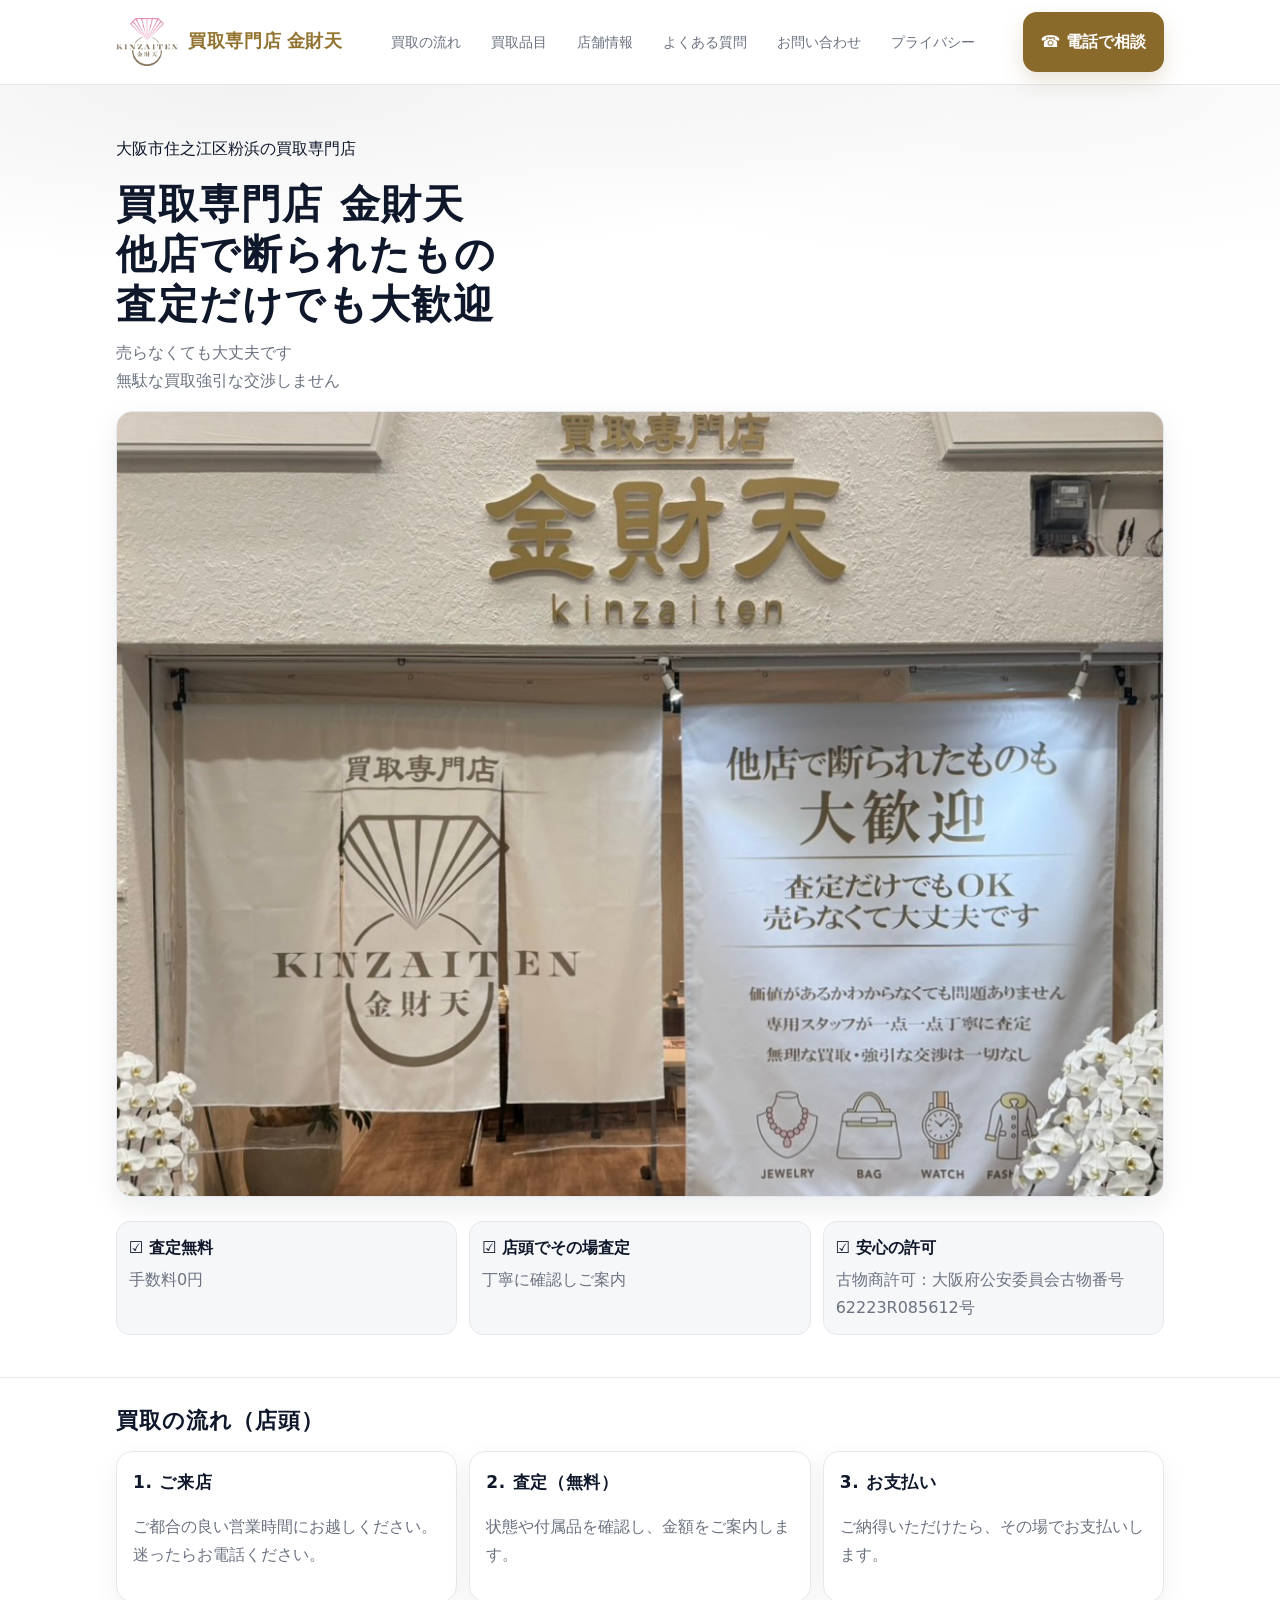
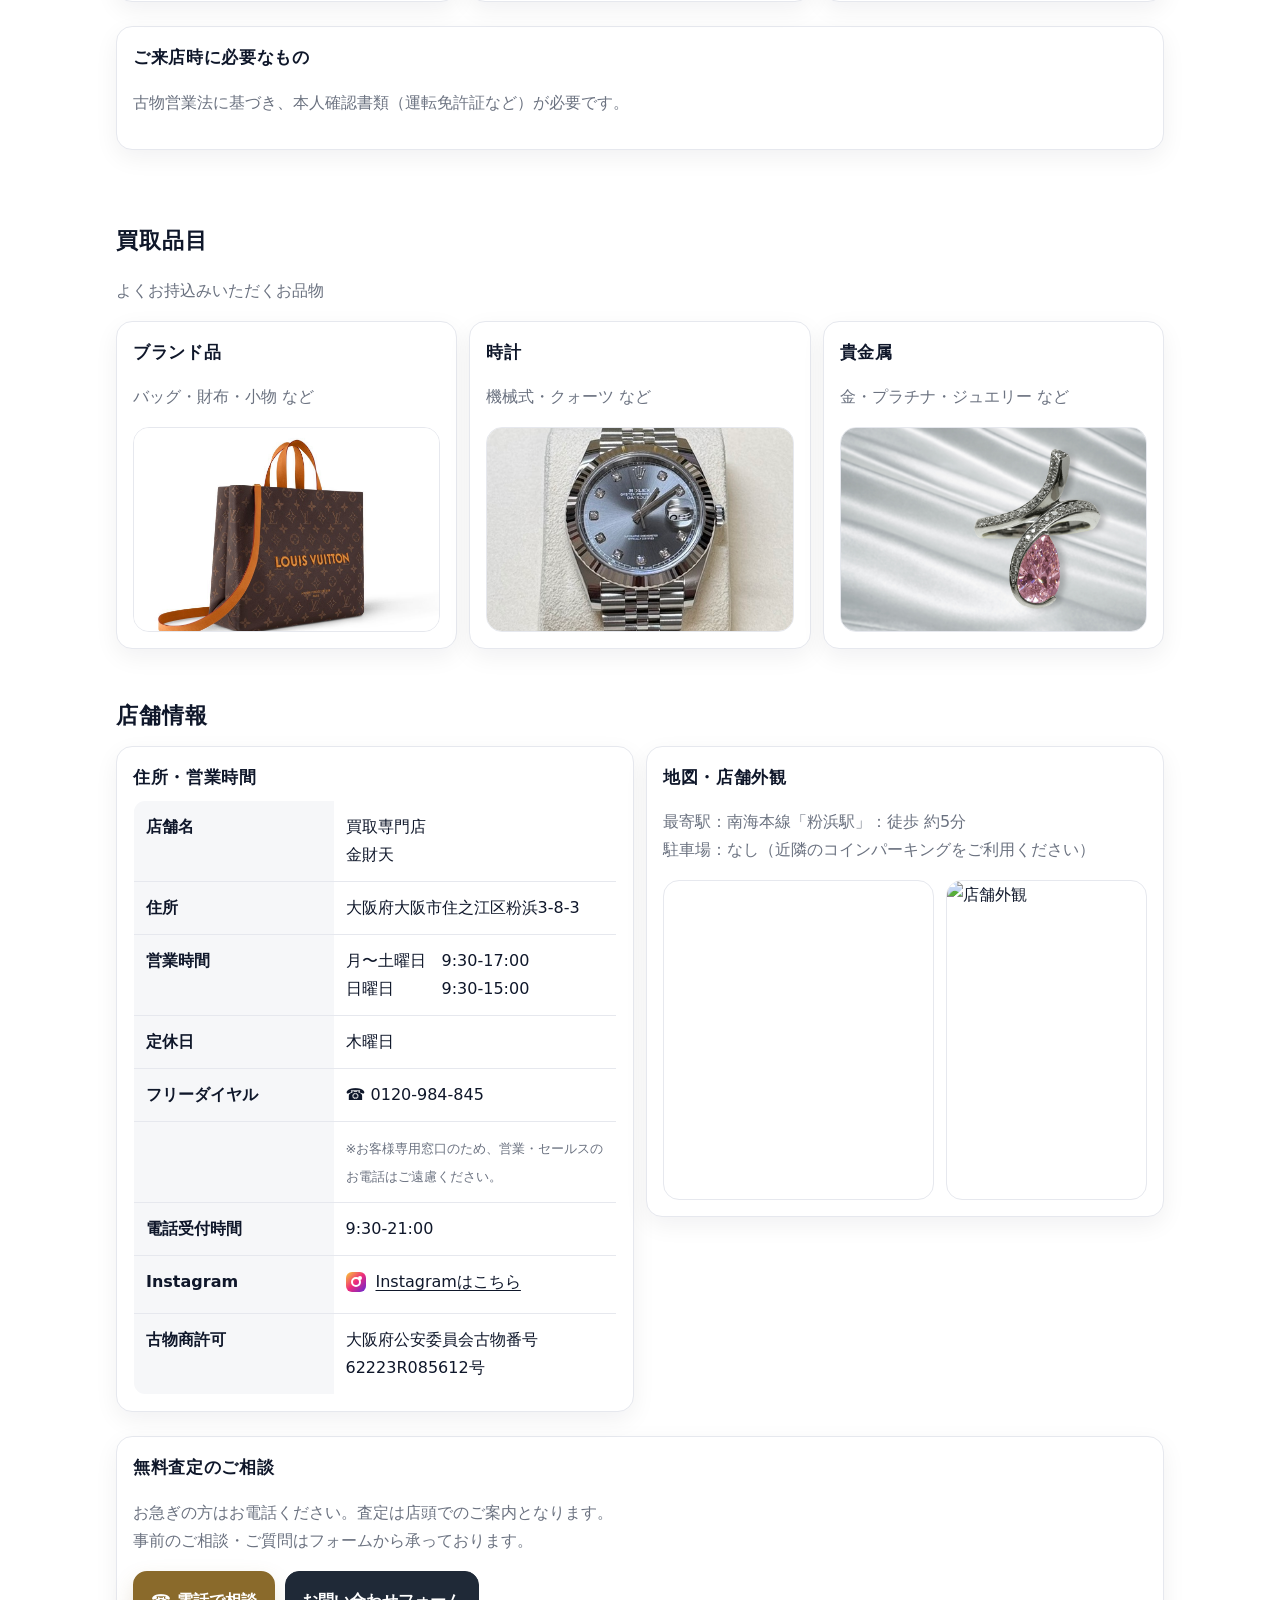
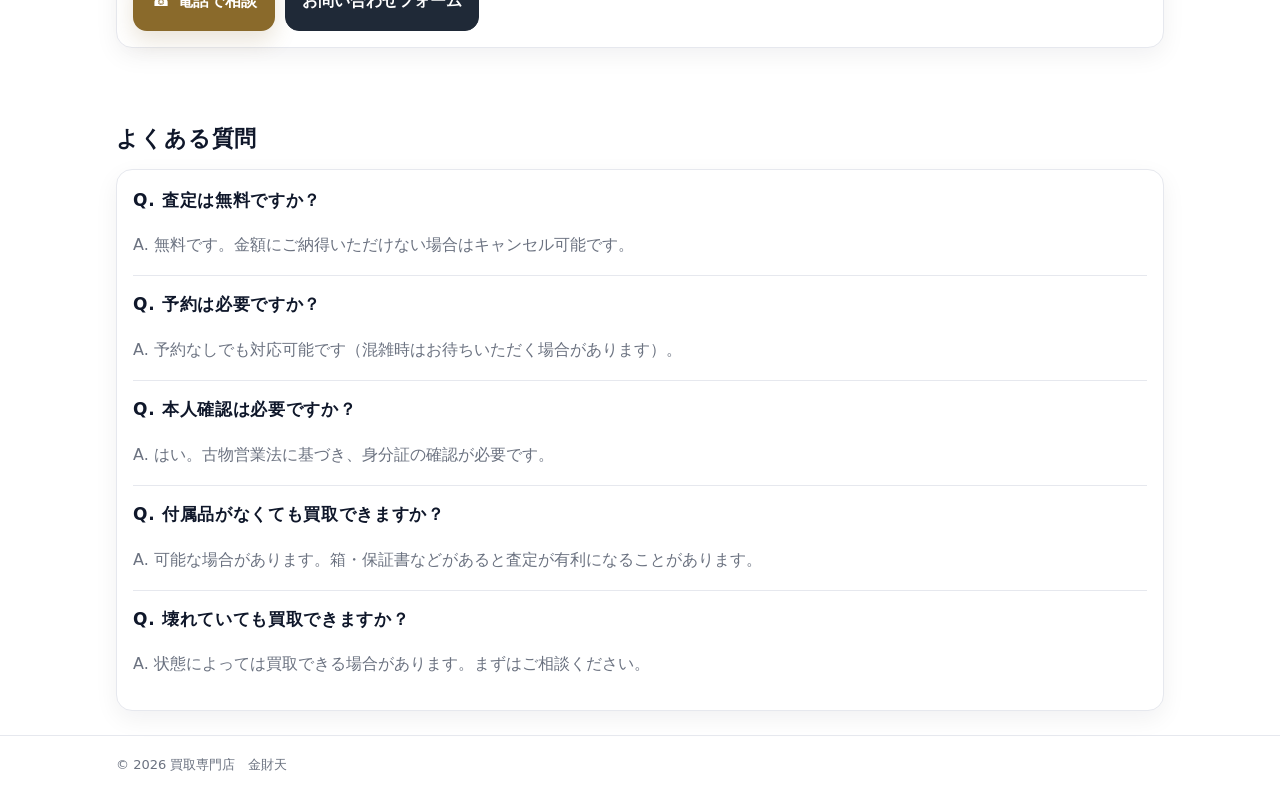
==== index.html @ b7b1f1d1 "Update index.html" ====
<!doctype html>
<html lang="ja">
<head>
  <!-- Google tag (gtag.js) -->
  <script async src="https://www.googletagmanager.com/gtag/js?id=G-H95ZHPEGZB"></script>
  <script>
    window.dataLayer = window.dataLayer || [];
    function gtag(){dataLayer.push(arguments);}
    gtag('js', new Date());

    gtag('config', 'G-H95ZHPEGZB');
  </script>
  <meta charset="utf-8" />
  <meta name="viewport" content="width=device-width,initial-scale=1" />
  <title>大阪市住之江区粉浜の買取専門店 金財天｜金・ブランド・貴金属の無料査定</title>
  <meta name="description" content="大阪市住之江区粉浜の買取専門店 金財天。金・ブランド品・貴金属を無料査定。他店で断られたものも査定だけでも大歓迎。店頭で丁寧にご案内いたします。"/>

  <link rel="canonical" href="https://kinzaiten.github.io/kinzaiten-site/">
  <meta property="og:site_name" content="買取専門店 金財天">
  <meta property="og:title" content="買取専門店 金財天｜金・ブランド・貴金属の無料査定">
  <meta property="og:type" content="website">
  <meta property="og:url" content="https://kinzaiten.github.io/kinzaiten-site/">

  <link rel="stylesheet" href="./css/style.css" />
  
  <script type="application/ld+json">
    {
 "@context": "https://schema.org",
 "@type": "Store",
 "name": "買取専門店 金財天",,
 "alternateName": "買取専門店 金財天",
 "url": "https://kinzaiten.github.io/kinzaiten-site/",
 "image": "https://kinzaiten.github.io/kinzaiten-site/img/hero.jpg",
 "address": {
   "@type": "PostalAddress",
   "addressLocality": "大阪市住之江区",
   "streetAddress": "粉浜3-8-3",
   "addressCountry": "JP"
 },
 "areaServed": "JP"
}
  </script>
</head>
<body>
  <header>
    <div class="container">
      <div class="nav">
        <a class="brand" href="./index.html#top">
          <img class="logowide" src="./img/logo.png" alt="買取専門店　金財天" width="379" height="88">
          <span class="sitename">
            <span class="shoptype">買取専門店</span>
            <span class="shopname">金財天</span>
          </span>
        </a>

        <nav class="navlinks" aria-label="サイトメニュー">
          <a href="./index.html#flow">買取の流れ</a>
          <a href="./index.html#items">買取品目</a>
          <a href="./index.html#store">店舗情報</a>
          <a href="./index.html#faq">よくある質問</a>
          <a href="./contact.html">お問い合わせ</a>
          <a href="./privacy.html">プライバシー</a>
        </nav>

        <a id="telbtn" class="btn success"></a>
      </div>
    </div>
  </header>
    <div class="mobile-quicklinks">
      <a href="./contact.html">お問い合わせ</a>
      <a href="./privacy.html">プライバシー</a>
    </div>

  <main id="top">
    <!-- HERO -->
    <div class="hero">
      <div class="container">
        <p class="area">大阪市住之江区粉浜の買取専門店</p>
        <h1>買取専門店 金財天<br>
            他店で断られたもの<br>
            査定だけでも大歓迎
        </h1>

        <p class="lead">
            売らなくても大丈夫です<br>
            無駄な買取強引な交渉しません
        </p>

        <div class="hero-media">
         <img src="./img/hero.jpg" alt="大阪市住之江区粉浜の買取専門店 金財天" loading="lazy" width="1200" height="675">
        </div>

        <div class="section">
          <div class="grid3">
            <div class="pill"><strong>☑︎ 査定無料</strong><div class="muted">手数料0円</div></div>
            <div class="pill"><strong>☑︎ 店頭でその場査定</strong><div class="muted">丁寧に確認しご案内</div></div>
            <div class="pill"><strong>☑︎ 安心の許可</strong><div class="muted">古物商許可：大阪府公安委員会古物番号　62223R085612号</div></div>
          </div>
        </div>
      </div>
    </div>

    <!-- FLOW -->
    <section class="section" id="flow">
      <div class="container">
        <h2>買取の流れ（店頭）</h2>
        <div class="grid3">
          <div class="card">
            <h3>1. ご来店</h3>
            <p class="muted">ご都合の良い営業時間にお越しください。迷ったらお電話ください。</p>
          </div>
          <div class="card">
            <h3>2. 査定（無料）</h3>
            <p class="muted">状態や付属品を確認し、金額をご案内します。</p>
          </div>
          <div class="card">
            <h3>3. お支払い</h3>
            <p class="muted">ご納得いただけたら、その場でお支払いします。</p>
          </div>
        </div>

        <div class="section">
          <div class="card">
            <h3>ご来店時に必要なもの</h3>
            <p class="muted">古物営業法に基づき、本人確認書類（運転免許証など）が必要です。</p>
          </div>
        </div>
      </div>
    </section>

    <!-- ITEMS -->
    <section class="section" id="items">
      <div class="container">
        <h2>買取品目</h2>
        <p class="muted">よくお持込みいただくお品物</p>

        <div class="grid3">
          <div class="card">
            <h3>ブランド品</h3>
            <p class="muted">バッグ・財布・小物 など</p>
            <div class="thumb">
              <img src="./img/items3.jpg" alt="ブランドバッグのイメージ" loading="lazy" width="1200" height="800">
            </div>
          </div>

          <div class="card">
            <h3>時計</h3>
            <p class="muted">機械式・クォーツ など</p>
            <div class="thumb">
              <img src="./img/items.jpg" alt="時計のイメージ" loading="lazy" width="1200" height="800">
            </div>
          </div>

          <div class="card">
            <h3>貴金属</h3>
            <p class="muted">金・プラチナ・ジュエリー など</p>
            <div class="thumb">
              <img src="./img/items2.jpg" alt="貴金属のイメージ" loading="lazy" width="1200" height="800">
            </div>
          </div>
        </div>
      </div>
    </section>

    <!-- STORE -->
    <section class="section" id="store">
      <div class="container">
        <h2>店舗情報</h2>

        <div class="grid2">
          <!-- 店舗情報 -->
          <div class="card">
            <h3>住所・営業時間</h3>
            <table class="table" aria-label="店舗情報">
              <tr><th>店舗名</th><td>買取専門店<br>金財天</td></tr>
              <tr><th>住所</th><td>大阪府大阪市住之江区粉浜3-8-3</td></tr>
              <tr><th>営業時間</th><td>
                月〜土曜日　9:30-17:00<br>
                日曜日　　　9:30-15:00
              </td></tr>
              <tr><th>定休日</th><td>木曜日</td></tr>
              <tr>
                <th>フリーダイヤル</th>
                <td id="tel-pc"></td>
              </tr>

              <tr>
                <th></th>
                <td>
                  <span class="muted" style="font-size:13px;">
                    ※お客様専用窓口のため、営業・セールスのお電話はご遠慮ください。
                  </span>
                </td>
              </tr>
              
              <tr>
                <th>電話受付時間</th>
                  <td>
                    9:30-21:00<br>
                  </td>
              </tr>
              <tr><th>Instagram</th><td>
                <a class="insta-inline" href="https://www.instagram.com/kinzaiten0305" target="_blank" rel="noopener noreferrer">
                <span class="insta-dot"></span>
                <span class="insta-text">Instagramはこちら</span>
                </a>
              </td>
              </tr>
              <tr><th>古物商許可</th><td>大阪府公安委員会古物番号　62223R085612号</td></tr>
            </table>
          </div>

          <!-- 地図＋外観 -->
          <div class="card">
            <h3>地図・店舗外観</h3>
            <p class="muted">最寄駅：南海本線「粉浜駅」：徒歩 約5分<br>
              駐車場：なし（近隣のコインパーキングをご利用ください）
            </p>

            <div class="mapgrid">
              <div class="mapbox">
                <iframe
                  title="金財天の場所（Googleマップ）"
                  src="https://www.google.com/maps/embed?pb=!1m18!1m12!1m3!1d3283.540900613716!2d135.48904645053602!3d34.615768987996894!2m3!1f0!2f0!3f0!3m2!1i1024!2i768!4f13.1!3m3!1m2!1s0x6000dda8eb8e730b%3A0xe0fc2e6d7d4279b8!2z44CSNTU5LTAwMDEg5aSn6Ziq5bqc5aSn6Ziq5biC5L2P5LmL5rGf5Yy657KJ5rWc77yT5LiB55uu77yY4oiS77yT!5e0!3m2!1sja!2sjp!4v1772723970744!5m2!1sja!2sjp"
                  width="600" height="450"
                  style="border:0;"
                  allowfullscreen=""
                  loading="lazy"
                  referrerpolicy="no-referrer-when-downgrade"></iframe>
              </div>

              <div class="photobox">
                <img src="./img/store.jpg" alt="店舗外観" loading="lazy" width="1200" height="675">
              </div>
            </div>
          </div>
        </div>

        <div class="section">
          <div class="card">
            <h3>無料査定のご相談</h3>
            <p class="muted">お急ぎの方はお電話ください。査定は店頭でのご案内となります。<br>
              事前のご相談・ご質問はフォームから承っております。</p>
            <div class="kv-actions">
              <a id="telbtn2" class="btn success"></a>
              <a class="btn primary" href="./contact.html">お問い合わせフォーム</a>
            </div>
          </div>
        </div>
      </div>
    </section>

    <!-- FAQ -->
    <section class="section" id="faq">
      <div class="container">
        <h2>よくある質問</h2>
        <div class="card">
          <h3>Q. 査定は無料ですか？</h3>
          <p class="muted">A. 無料です。金額にご納得いただけない場合はキャンセル可能です。</p>
          <hr class="hr">

          <h3>Q. 予約は必要ですか？</h3>
          <p class="muted">A. 予約なしでも対応可能です（混雑時はお待ちいただく場合があります）。</p>
          <hr class="hr">

          <h3>Q. 本人確認は必要ですか？</h3>
          <p class="muted">A. はい。古物営業法に基づき、身分証の確認が必要です。</p>
          <hr class="hr">

          <h3>Q. 付属品がなくても買取できますか？</h3>
          <p class="muted">A. 可能な場合があります。箱・保証書などがあると査定が有利になることがあります。</p>
          <hr class="hr">

          <h3>Q. 壊れていても買取できますか？</h3>
          <p class="muted">A. 状態によっては買取できる場合があります。まずはご相談ください。</p>

        </div>
      </div>
    </section>
  </main>

  <footer>
    <div class="container">
      <div>© <span id="y"></span> 買取専門店　金財天</div>
    </div>
  </footer>
  <script>
    document.getElementById("y").textContent = new Date().getFullYear();
    const p1 = "0120";
    const p2 = "984";
    const p3 = "845";
    const tel = p1+p2+p3;
    
    const telbtn = document.getElementById("telbtn");
    if(telbtn){
      telbtn.href = "tel:"+tel;
      telbtn.innerHTML = "☎ 電話で相談";
    }
    
    const t1="0120";
    const t2="984";
    const t3="845";
    document.getElementById("tel-pc").textContent ="☎ " + t1 + "-" + t2 + "-" + t3;
    
    const telbtn2 = document.getElementById("telbtn2");
    if(telbtn2){
      telbtn2.href = "tel:"+tel;
      telbtn2.innerHTML = "☎ 電話で相談";
    }
  
  </script>
</body>
</html>
---- css/style.css ----
:root{
  --bg:#ffffff;
  --text:#0f172a;
  --muted:#6b7280;
  --line:#e6e8ee;
  --accent:#1f2937;
  --accent2:#8a6a2b;

  --card:#f6f7f9;
  --radius:16px;
  --max:1080px;

  --base:16px;
}

*{box-sizing:border-box}
html{scroll-behavior:smooth}

body{
  margin:0;
  font-family:system-ui,-apple-system,"Segoe UI",Roboto,"Noto Sans JP","Hiragino Kaku Gothic ProN",Meiryo,sans-serif;
  font-size:var(--base);
  color:var(--text);
  background:var(--bg);
  line-height:1.75;
}

a{color:inherit}
.container{max-width:var(--max); margin:0 auto; padding:0 16px}

header{
  position:sticky;
  top:0;
  z-index:10;
  background:rgba(255,255,255,.94);
  backdrop-filter:saturate(180%) blur(8px);
  border-bottom:1px solid var(--line);
}

.nav{
  display:flex;
  align-items:center;
  justify-content:space-between;
  padding:12px 0;
  gap:12px;
}

.brand{
  display:flex;
  align-items:center;
  gap:10px;
  font-weight:800;
  text-decoration:none;
}

.logowide{
  height:48px;
  width:auto;
  display:block;
  object-fit:contain;
}

.sitename{
  letter-spacing:.02em;
  font-size:18px;
  color:var(--text);
  white-space:nowrap;
  font-family: "Yu Mincho", "Hiragino Mincho ProN", "Noto Serif JP", serif;
  font-weight: 700;
  letter-spacing: .04em;
}

.sitename{
  font-family: "Yu Mincho", "Hiragino Mincho ProN", "Noto Serif JP", serif;
  font-weight: 700;
  letter-spacing: .04em;
  white-space: nowrap;

  background: linear-gradient(
    180deg,
    #9a7a35 0%,
    #927331 50%,
    #896d2e 100%
  );
  -webkit-background-clip: text;
  -webkit-text-fill-color: transparent;
  background-clip: text;
  color: #927331;
}

h1, h2, h3, .sitename{
  letter-spacing: .04em;
}

.navlinks{
  display:flex;
  gap:10px;
  flex-wrap:wrap;
  font-size:14px;
  color:var(--muted);
}

.navlinks a{
  text-decoration:none;
  padding:8px 10px;
  border-radius:10px;
}

.navlinks a:hover{
  background:var(--card);
  color:var(--text);
}

.btn{
  display:inline-flex;
  align-items:center;
  justify-content:center;
  padding:14px 16px;
  border-radius:14px;
  border:1px solid var(--line);
  background:#fff;
  text-decoration:none;
  font-weight:800;
  gap:8px;
  white-space:nowrap;
}

.btn.primary{
  background:var(--accent);
  border-color:var(--accent);
  color:#fff;
}

.btn.success{
  background:var(--accent2);
  border-color:var(--accent2);
  color:#fff;
  border-width:2px;
  box-shadow:0 10px 22px rgba(138,106,43,.18);
}

.btn:hover{ filter:brightness(.99) }
.btn.primary:hover{ filter:brightness(.98) }
.btn.success:hover{ filter:brightness(1.03) }

.hero{
  padding:34px 0 18px;
  border-bottom:1px solid var(--line);
  background:
    radial-gradient(1200px 300px at 20% 0%, rgba(17,24,39,.06), transparent 60%),
    radial-gradient(900px 300px at 80% 0%, rgba(107,114,128,.06), transparent 60%);
}

h1{
  font-size:clamp(26px, 3.8vw, 40px);
  margin:0 0 10px;
  line-height:1.25;
}

h2{font-size:22px; margin:0 0 10px}
h3{font-size:17px; margin:0 0 8px}

.catch{
  margin: 10px 0 12px;
  font-size: 1.05rem;
  line-height: 1.6;
  font-weight: 600;
  color: var(--text);
}

.lead{
  color:var(--muted);
  margin:0 0 16px;
  font-size:1rem;
}

.muted{color:var(--muted)}

.card{
  border:1px solid var(--line);
  background:#fff;
  border-radius:var(--radius);
  padding:16px;
  box-shadow:0 8px 24px rgba(17,24,39,.06);
}

.grid2{
  display:grid;
  grid-template-columns:1fr 1fr;
  gap:12px;
  align-items:start;
}

.grid3{
  display:grid;
  grid-template-columns:repeat(3,1fr);
  gap:12px;
}

.pill{
  background:var(--card);
  border:1px solid var(--line);
  border-radius:14px;
  padding:12px;
}

.pill strong{
  display:block;
  margin-bottom:4px;
}

.section{padding:24px 0}

.kv-actions{
  display:flex;
  gap:10px;
  flex-wrap:wrap;
  margin-top:10px;
}

.breadcrumb{
  font-size:13px;
  color:var(--muted);
  padding:10px 0 0;
}

.breadcrumb a{
  color:var(--muted);
  text-decoration:none;
}

.breadcrumb a:hover{text-decoration:underline}

.list{
  margin:0;
  padding-left:18px;
}

.hr{
  border:none;
  border-top:1px solid var(--line);
  margin:14px 0;
}

.table{
  width:100%;
  border-collapse:collapse;
  border:1px solid var(--line);
  border-radius:12px;
  overflow:hidden;
}

.table th,
.table td{
  padding:12px 12px;
  border-bottom:1px solid var(--line);
  text-align:left;
  vertical-align:top;
}

.table th{
  background:var(--card);
  width:200px;
}

label{
  font-size:14px;
  color:var(--muted);
  display:block;
  margin-bottom:6px;
}

input,
textarea{
  width:100%;
  padding:12px;
  border-radius:12px;
  border:1px solid var(--line);
  font:inherit;
}

textarea{
  min-height:120px;
  resize:vertical;
}

:focus-visible{
  outline:3px solid rgba(17,24,39,.25);
  outline-offset:2px;
}

footer{
  border-top:1px solid var(--line);
  padding:18px 0;
  color:var(--muted);
  font-size:13px;
}

.hero-media,
.thumb{
  border-radius:var(--radius);
  overflow:hidden;
  border:1px solid var(--line);
  background:#fff;
}

.hero-media{
  margin-top:14px;
  aspect-ratio:4 / 3;
  box-shadow:0 10px 28px rgba(17,24,39,.08);
}

.hero-media img{
  width:100%;
  height:100%;
  object-fit:cover;
  object-position:50% 35%;
  display:block;
}

.thumb{
  margin-top:10px;
  aspect-ratio:3 / 2;
  background:var(--card);
}

.thumb img{
  width:100%;
  height:100%;
  object-fit:cover;
  display:block;
}

.qr{
  margin-top:12px;
  display:flex;
  gap:12px;
  align-items:flex-start;
  flex-wrap:wrap;
}

.qr img{
  width:160px;
  max-width:45vw;
  height:auto;
  border-radius:12px;
  border:1px solid var(--line);
  background:#fff;
}

form button.btn{
  display:block;
  margin:20px auto 0;
  padding:16px 28px;
  font-size:16px;
}

.form-note{
  margin:10px 0 0;
  font-size:12px;
  color:var(--muted);
  text-align:center;
}

.list li{
  color: var(--muted);
}


@media (min-width: 861px){
  .contact-side{
    position:sticky;
    top:92px;
    align-self:start;
  }
}

.mapgrid{
  display:grid;
  grid-template-columns:1.35fr 1fr;
  gap:12px;
  margin-top:10px;
}

.mapbox,
.photobox{
  border-radius:var(--radius);
  overflow:hidden;
  border:1px solid var(--line);
  background:#fff;
  height:320px;
}

.mapbox iframe{
  width:100%;
  height:100%;
  display:block;
}

.photobox img{
  width:100%;
  height:100%;
  object-fit:cover;
  display:block;
}

.insta-inline{
  display:inline-flex;
  align-items:center;
  gap:10px;
  text-decoration:none;
  color:var(--text);
  transition:opacity .2s ease;
}

.insta-inline:hover{
  opacity:.75;
}

.insta-text{
  text-decoration:underline;
  text-underline-offset:3px;
}

.insta-dot{
  width:20px;
  height:20px;
  border-radius:6px;
  display:inline-block;
  background:linear-gradient(135deg,#f9ce34,#ee2a7b,#6228d7);
  position:relative;
  flex:0 0 auto;
}

.insta-dot::after{
  content:"";
  position:absolute;
  inset:5px;
  border:2px solid #fff;
  border-radius:5px;
}

.insta-dot::before{
  content:"";
  position:absolute;
  width:4px;
  height:4px;
  border-radius:50%;
  background:#fff;
  top:4px;
  right:4px;
}

/* Mobile */
@media (max-width: 860px){
  .sitename{
    font-size:16px;
  }

  .navlinks{
    display:none;
  }

  .grid2,
  .grid3{
    grid-template-columns:1fr;
  }

  .btn{
    width:auto;
  }

  .kv-actions--top{
    display:none;
  }

  .kv-actions .btn,
  form .btn,
  form button.btn{
    width:100%;
  }

  .nav{
    padding:12px 0;
    gap:10px;
  }

  .brand{
    flex:1;
    min-width:0;
    gap:8px;
  }

  .logowide{
    height:44px;
  }

  header .btn.success{
    width:auto;
    padding:10px 12px;
    border-radius:12px;
    font-size:14px;
    white-space:nowrap;
  }

  .mapgrid{
    grid-template-columns:1fr;
  }

  .mapbox,
  .photobox{
    height:260px;
  }

  .contact-side{
    position:static;
  }
}

.mobile-quicklinks{
  display:none;
}

@media (max-width: 860px){
  .mobile-quicklinks{
    display:flex;
    gap:10px;
    padding:10px 16px;
    border-bottom:1px solid var(--line);
    background:#fff;
    box-shadow:0 4px 10px rgba(0,0,0,.05);
  }

  .mobile-quicklinks a{
    flex:1;
    text-align:center;
    text-decoration:none;
    padding:10px 12px;
    border:1px solid var(--line);
    border-radius:12px;
    background:#fff;
    color:var(--text);
    font-size:14px;
    font-weight:700;
  }
}
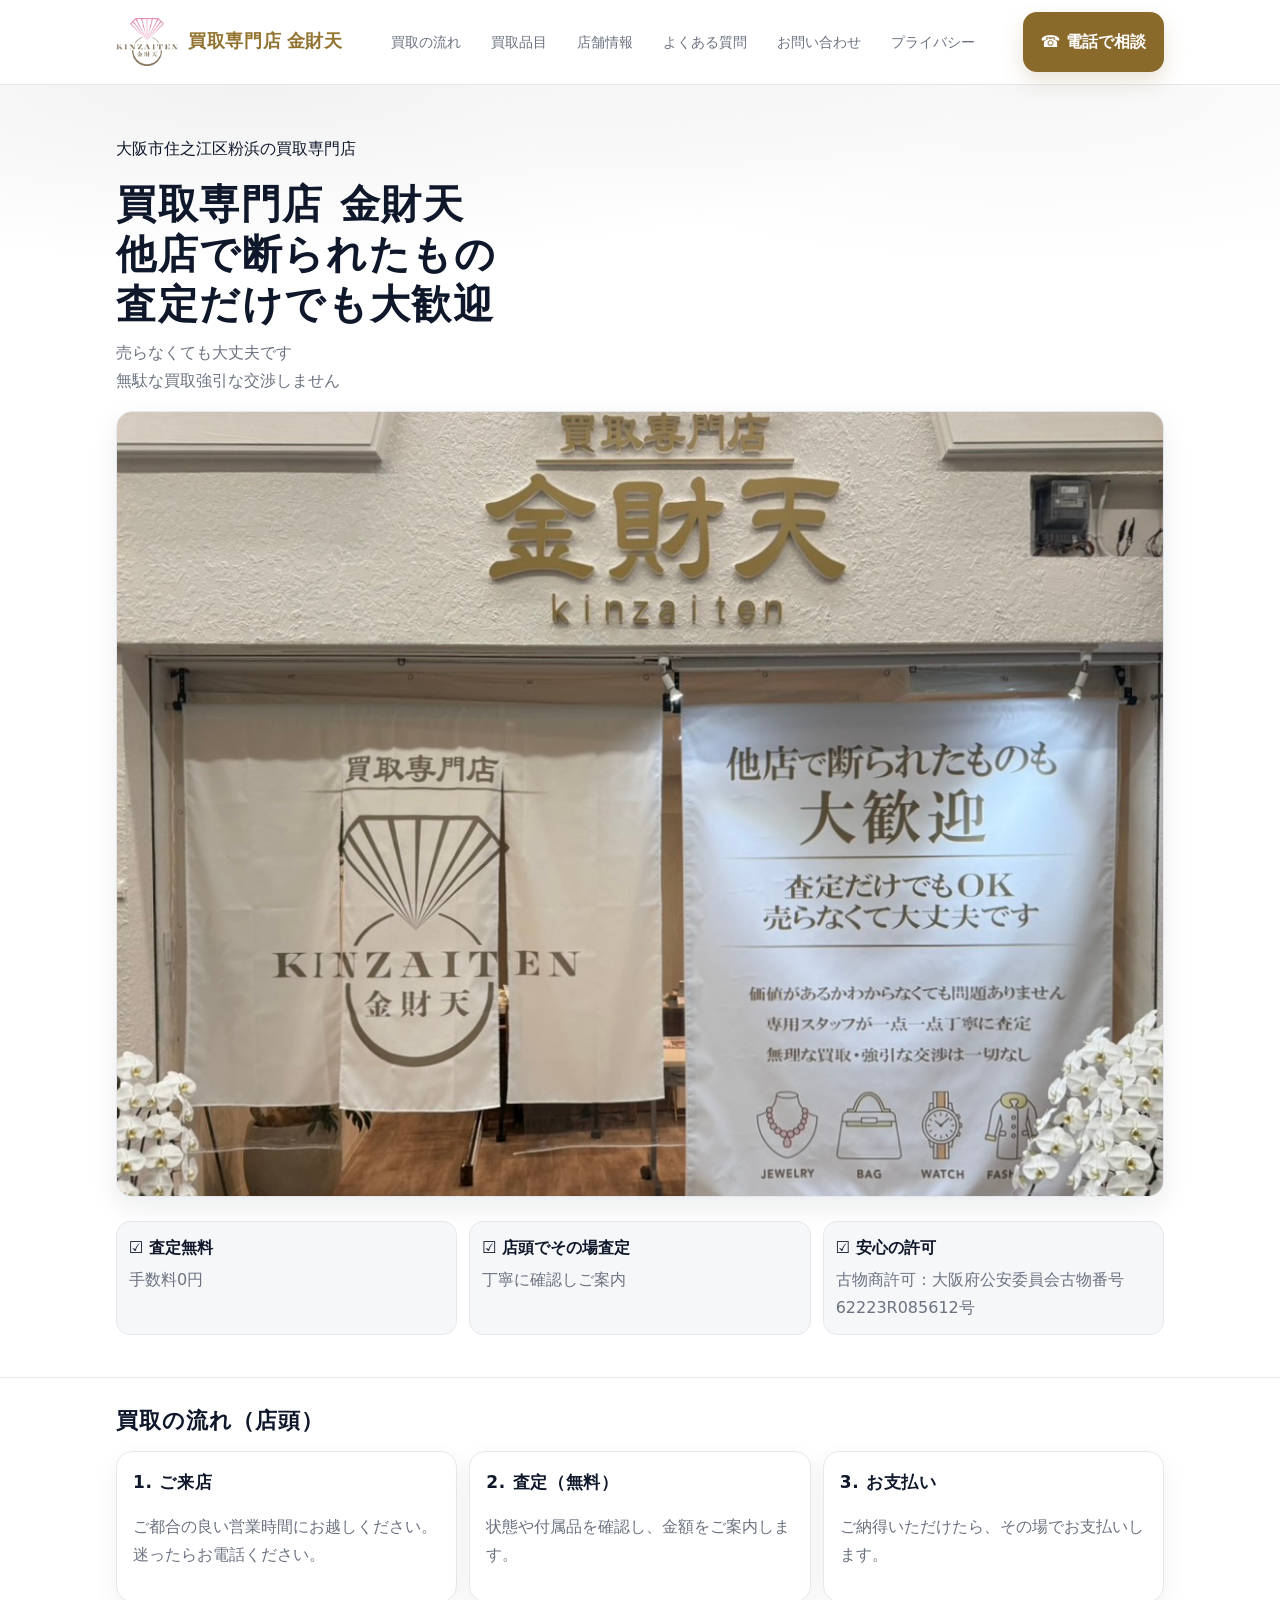
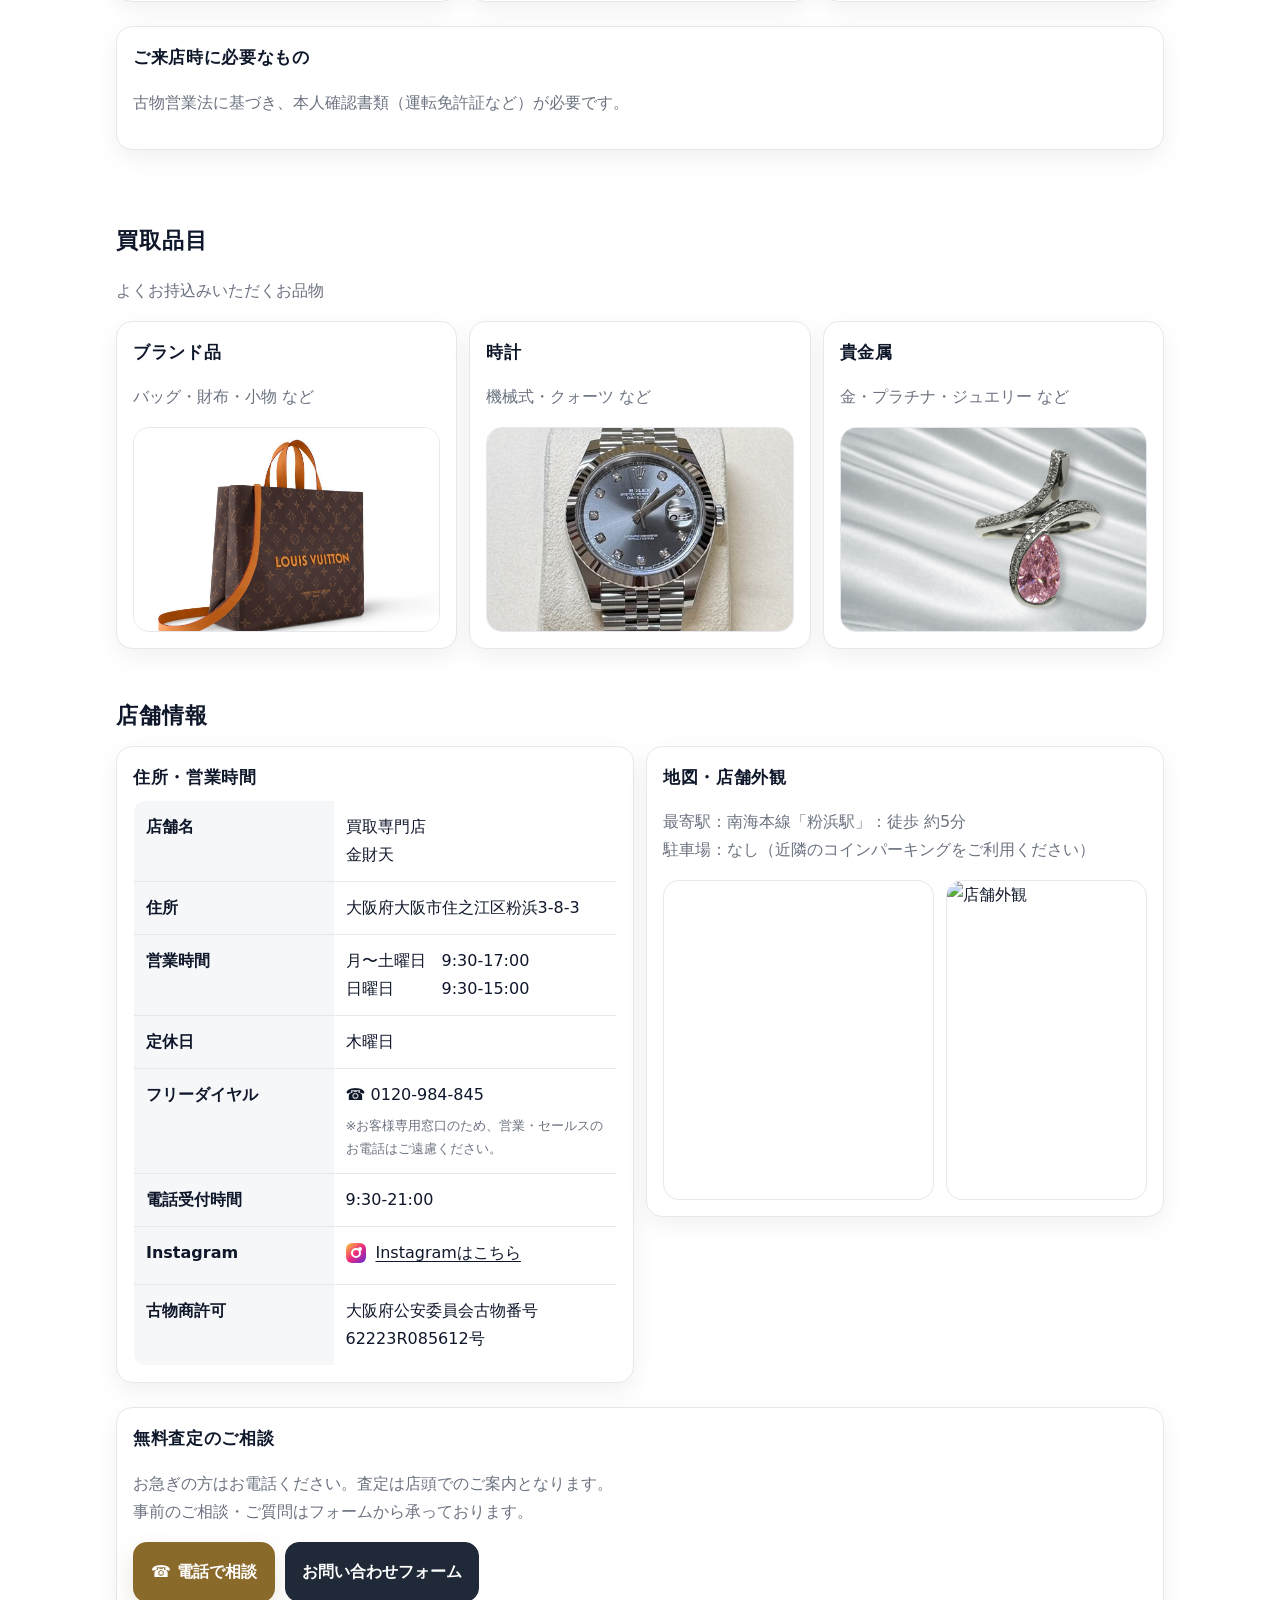
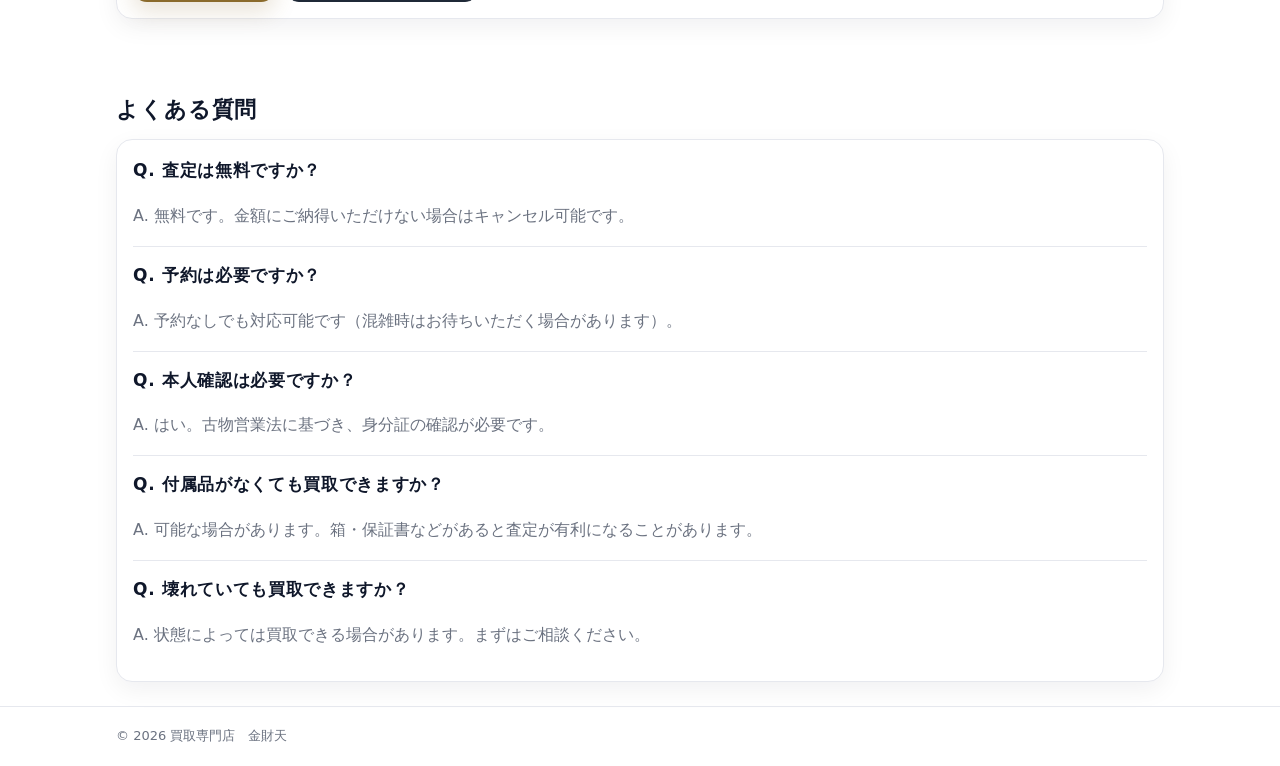
==== commit c1778fa1: "Update index.html" ====
--- a/index.html
+++ b/index.html
@@ -27,7 +27,7 @@
     {
  "@context": "https://schema.org",
  "@type": "Store",
- "name": "買取専門店 金財天",,
+ "name": "買取専門店 金財天",
  "alternateName": "買取専門店 金財天",
  "url": "https://kinzaiten.github.io/kinzaiten-site/",
  "image": "https://kinzaiten.github.io/kinzaiten-site/img/hero.jpg",
@@ -181,13 +181,9 @@
               <tr><th>定休日</th><td>木曜日</td></tr>
               <tr>
                 <th>フリーダイヤル</th>
-                <td id="tel-pc"></td>
-              </tr>
-
-              <tr>
-                <th></th>
                 <td>
-                  <span class="muted" style="font-size:13px;">
+                  <div id="tel-pc"></div>
+                  <span class="muted" style="font-size:13px; display:block; margin-top:6px;">
                     ※お客様専用窓口のため、営業・セールスのお電話はご遠慮ください。
                   </span>
                 </td>
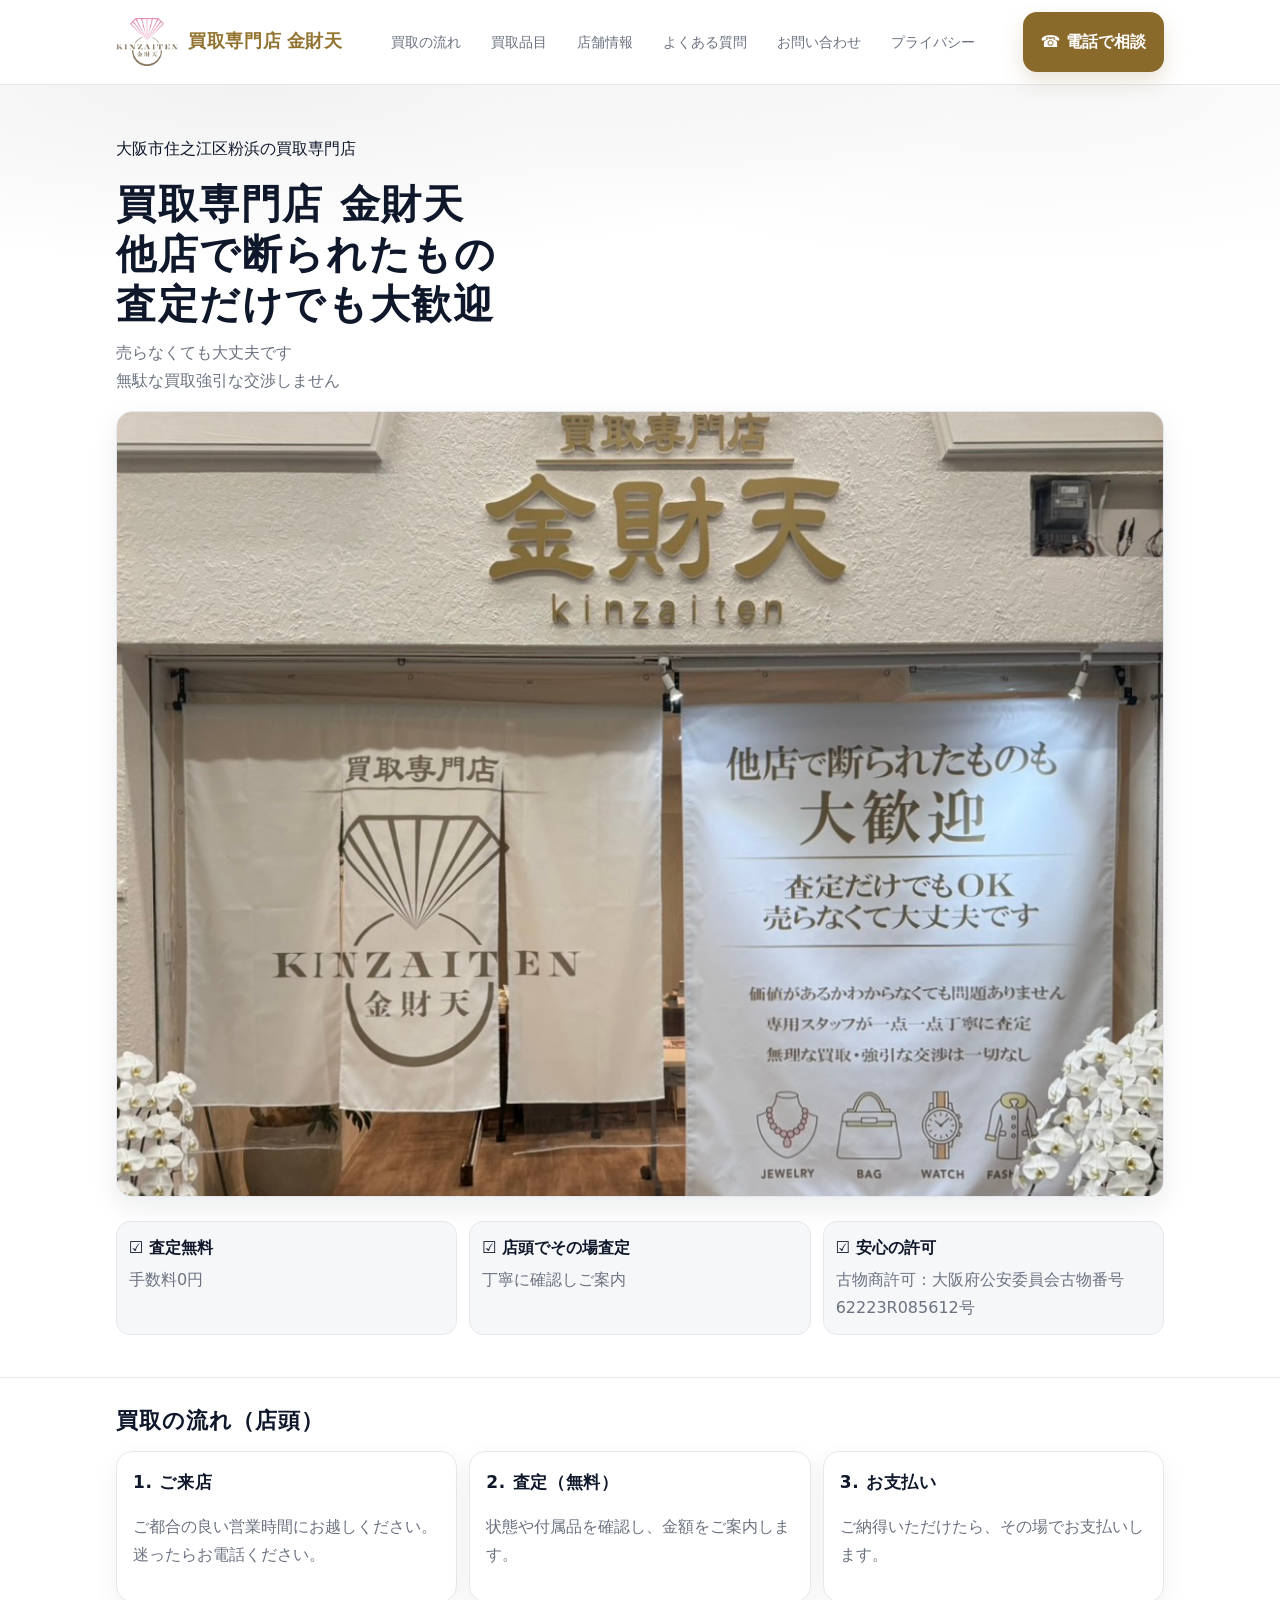
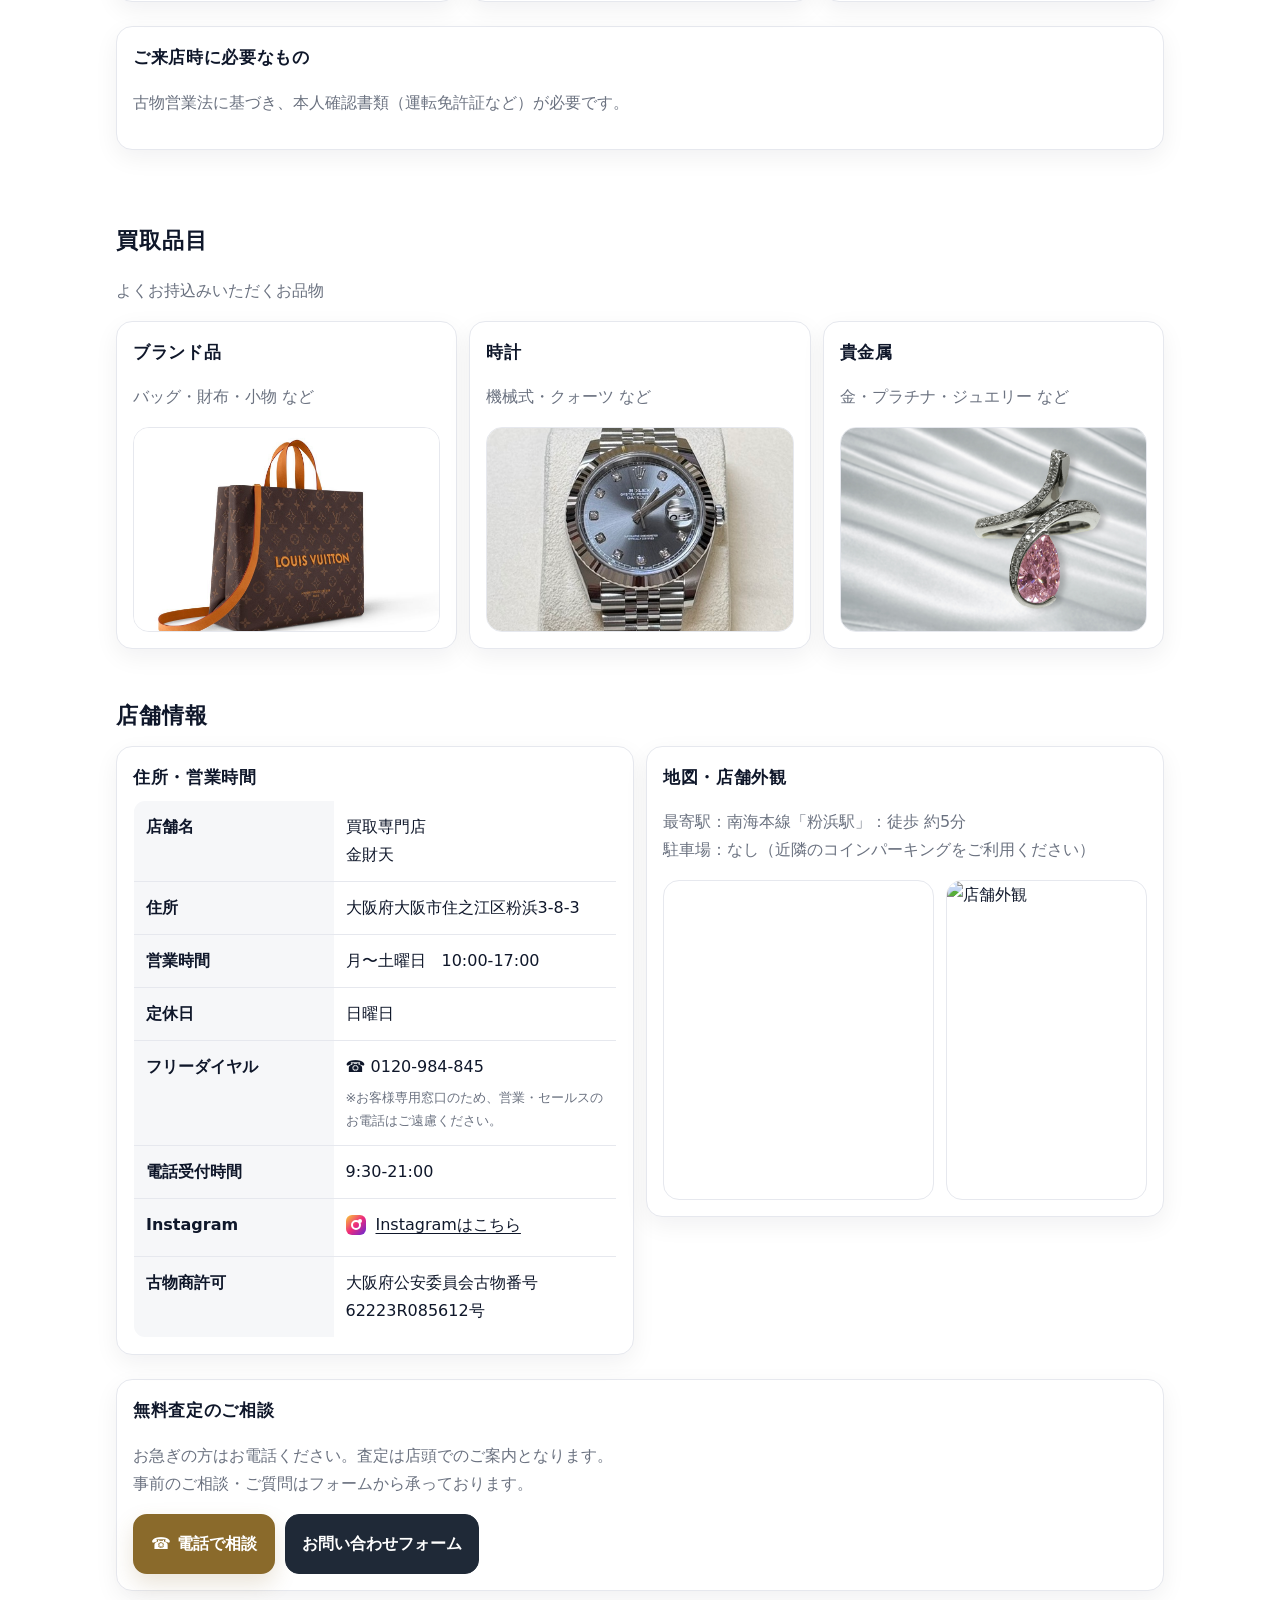
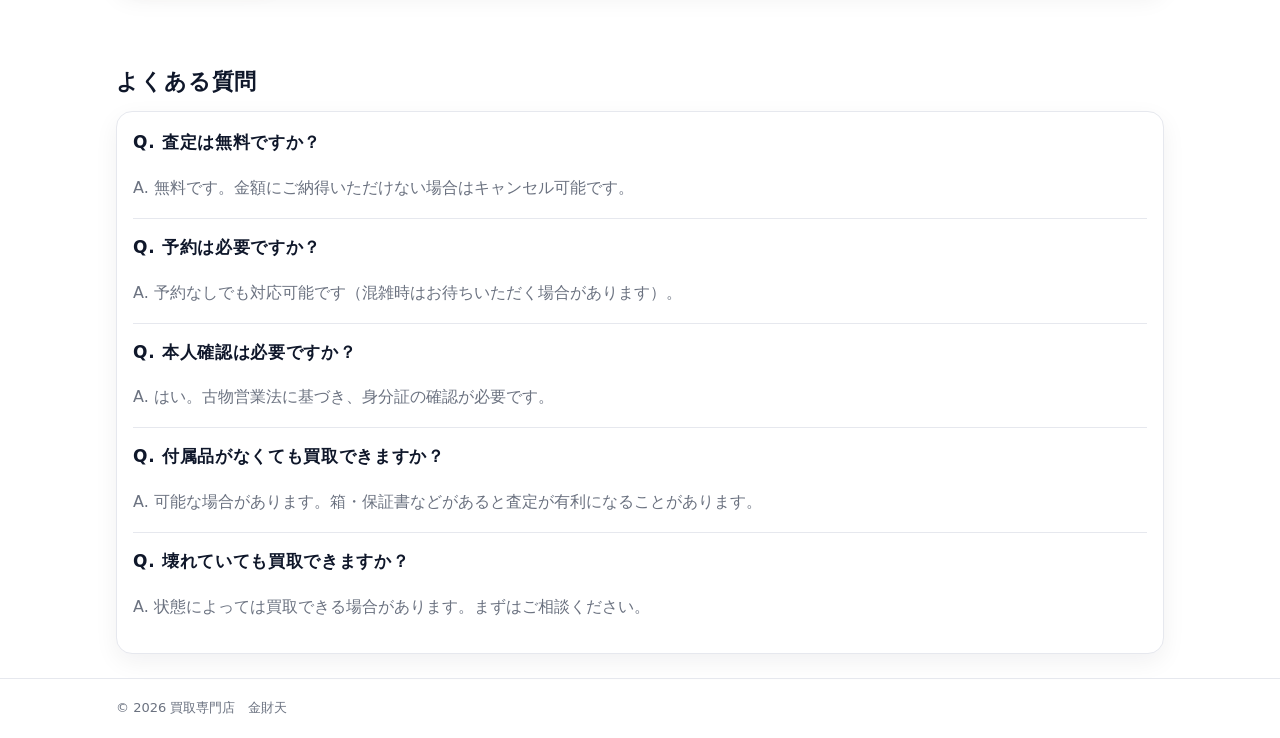
==== commit 5027e50e: "Update index.html" ====
--- a/index.html
+++ b/index.html
@@ -15,11 +15,22 @@
   <title>大阪市住之江区粉浜の買取専門店 金財天｜金・ブランド・貴金属の無料査定</title>
   <meta name="description" content="大阪市住之江区粉浜の買取専門店 金財天。金・ブランド品・貴金属を無料査定。他店で断られたものも査定だけでも大歓迎。店頭で丁寧にご案内いたします。"/>
 
+  <link rel="icon" href="./favicon.ico" sizes="any">
+  <link rel="icon" type="image/png" href="./favicon-48x48.png">
+  <link rel="apple-touch-icon" href="./apple-touch-icon.png">
+
   <link rel="canonical" href="https://kinzaiten.github.io/kinzaiten-site/">
   <meta property="og:site_name" content="買取専門店 金財天">
   <meta property="og:title" content="買取専門店 金財天｜金・ブランド・貴金属の無料査定">
   <meta property="og:type" content="website">
   <meta property="og:url" content="https://kinzaiten.github.io/kinzaiten-site/">
+
+  <meta property="og:image" content="https://kinzaiten.github.io/kinzaiten-site/img/ogp.jpg">
+  <meta property="og:image:width" content="1200">
+  <meta property="og:image:height" content="630">  
+  <meta property="og:description" content="大阪市住之江区粉浜の買取専門店 金財天。金・ブランド・貴金属を無料査定。">
+  <meta property="og:locale" content="ja_JP">
+  
 
   <link rel="stylesheet" href="./css/style.css" />
   
@@ -40,6 +51,16 @@
  "areaServed": "JP"
 }
   </script>
+
+  <script type="application/ld+json">
+{
+  "@context": "https://schema.org",
+  "@type": "WebSite",
+  "name": "買取専門店 金財天",
+  "alternateName": "金財天",
+  "url": "https://kinzaiten.github.io/kinzaiten-site/"
+}
+</script>
 </head>
 <body>
   <header>
@@ -175,10 +196,9 @@
               <tr><th>店舗名</th><td>買取専門店<br>金財天</td></tr>
               <tr><th>住所</th><td>大阪府大阪市住之江区粉浜3-8-3</td></tr>
               <tr><th>営業時間</th><td>
-                月〜土曜日　9:30-17:00<br>
-                日曜日　　　9:30-15:00
+                月〜土曜日　10:00-17:00
               </td></tr>
-              <tr><th>定休日</th><td>木曜日</td></tr>
+              <tr><th>定休日</th><td>日曜日</td></tr>
               <tr>
                 <th>フリーダイヤル</th>
                 <td>
--- a/css/style.css
+++ b/css/style.css
@@ -449,6 +449,10 @@
   background:#fff;
   top:4px;
   right:4px;
+}
+
+#top{
+  scroll-margin-top:90px;
 }
 
 /* Mobile */
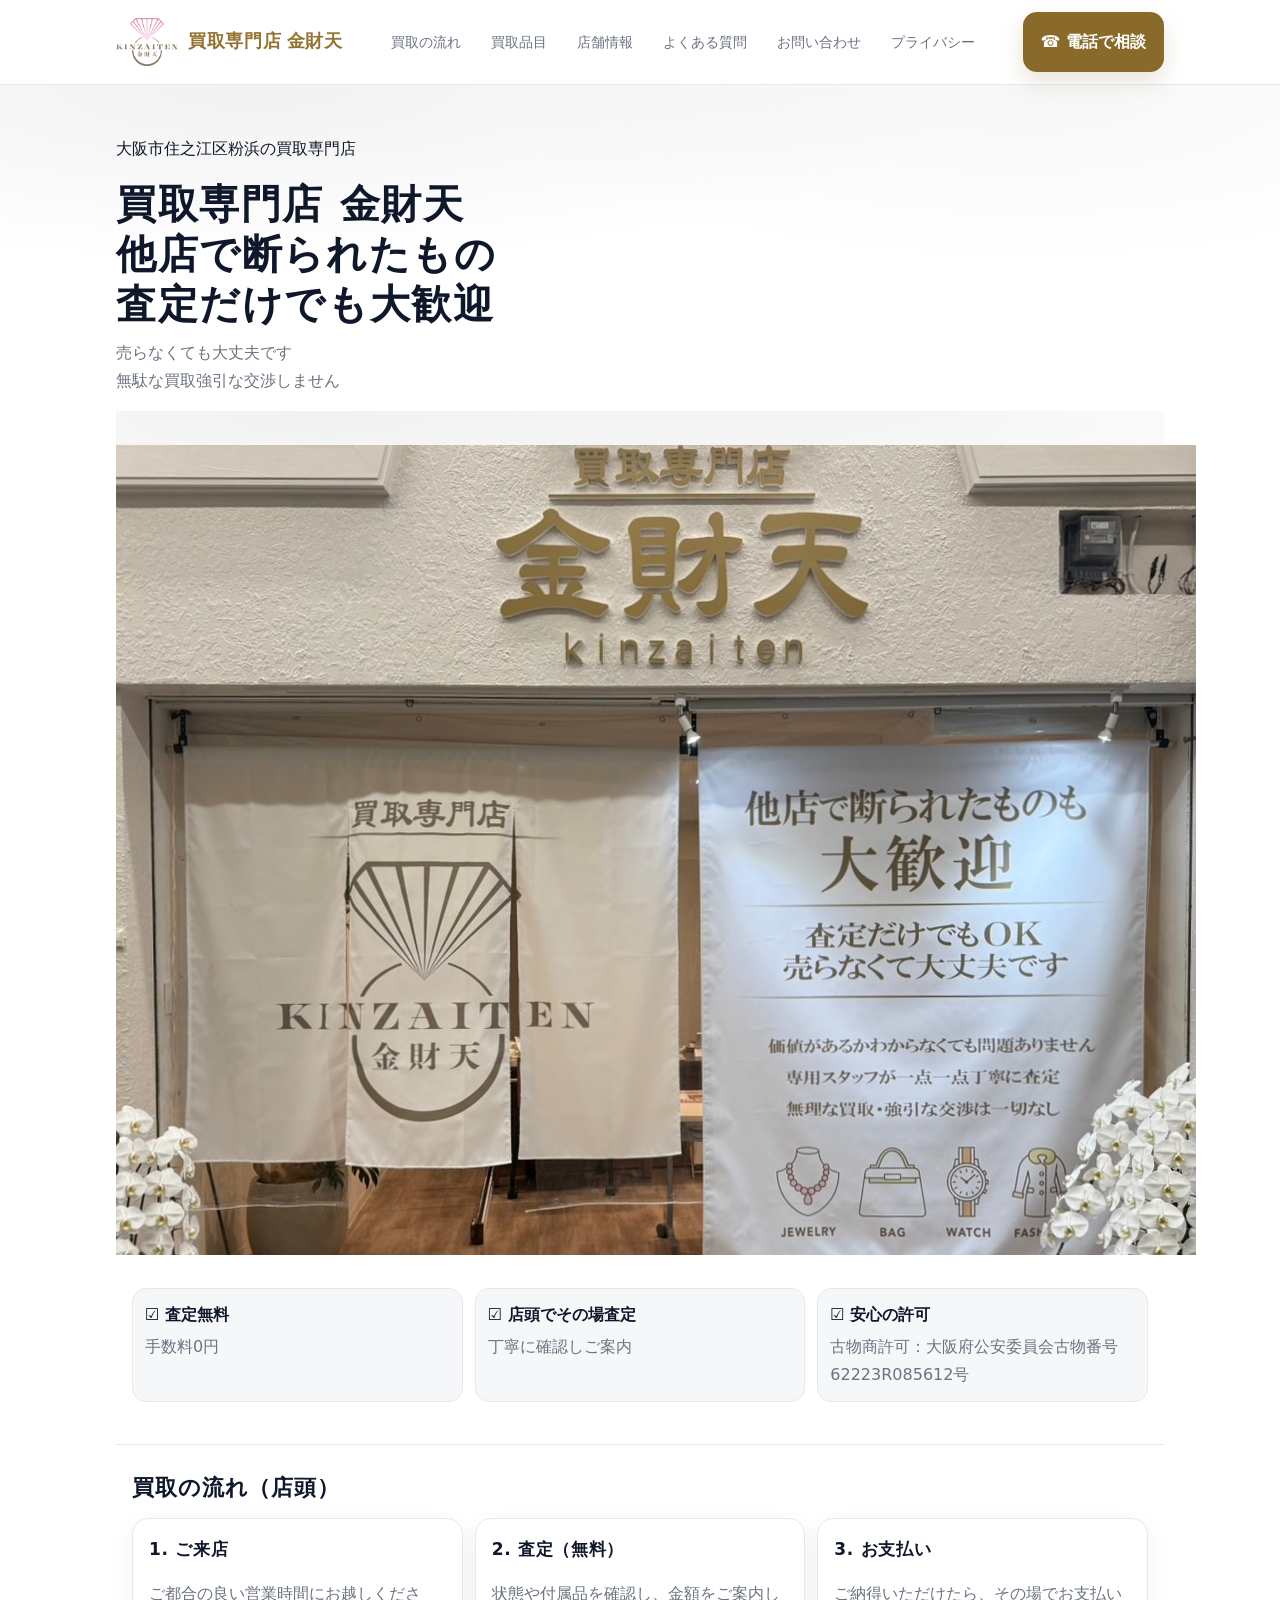
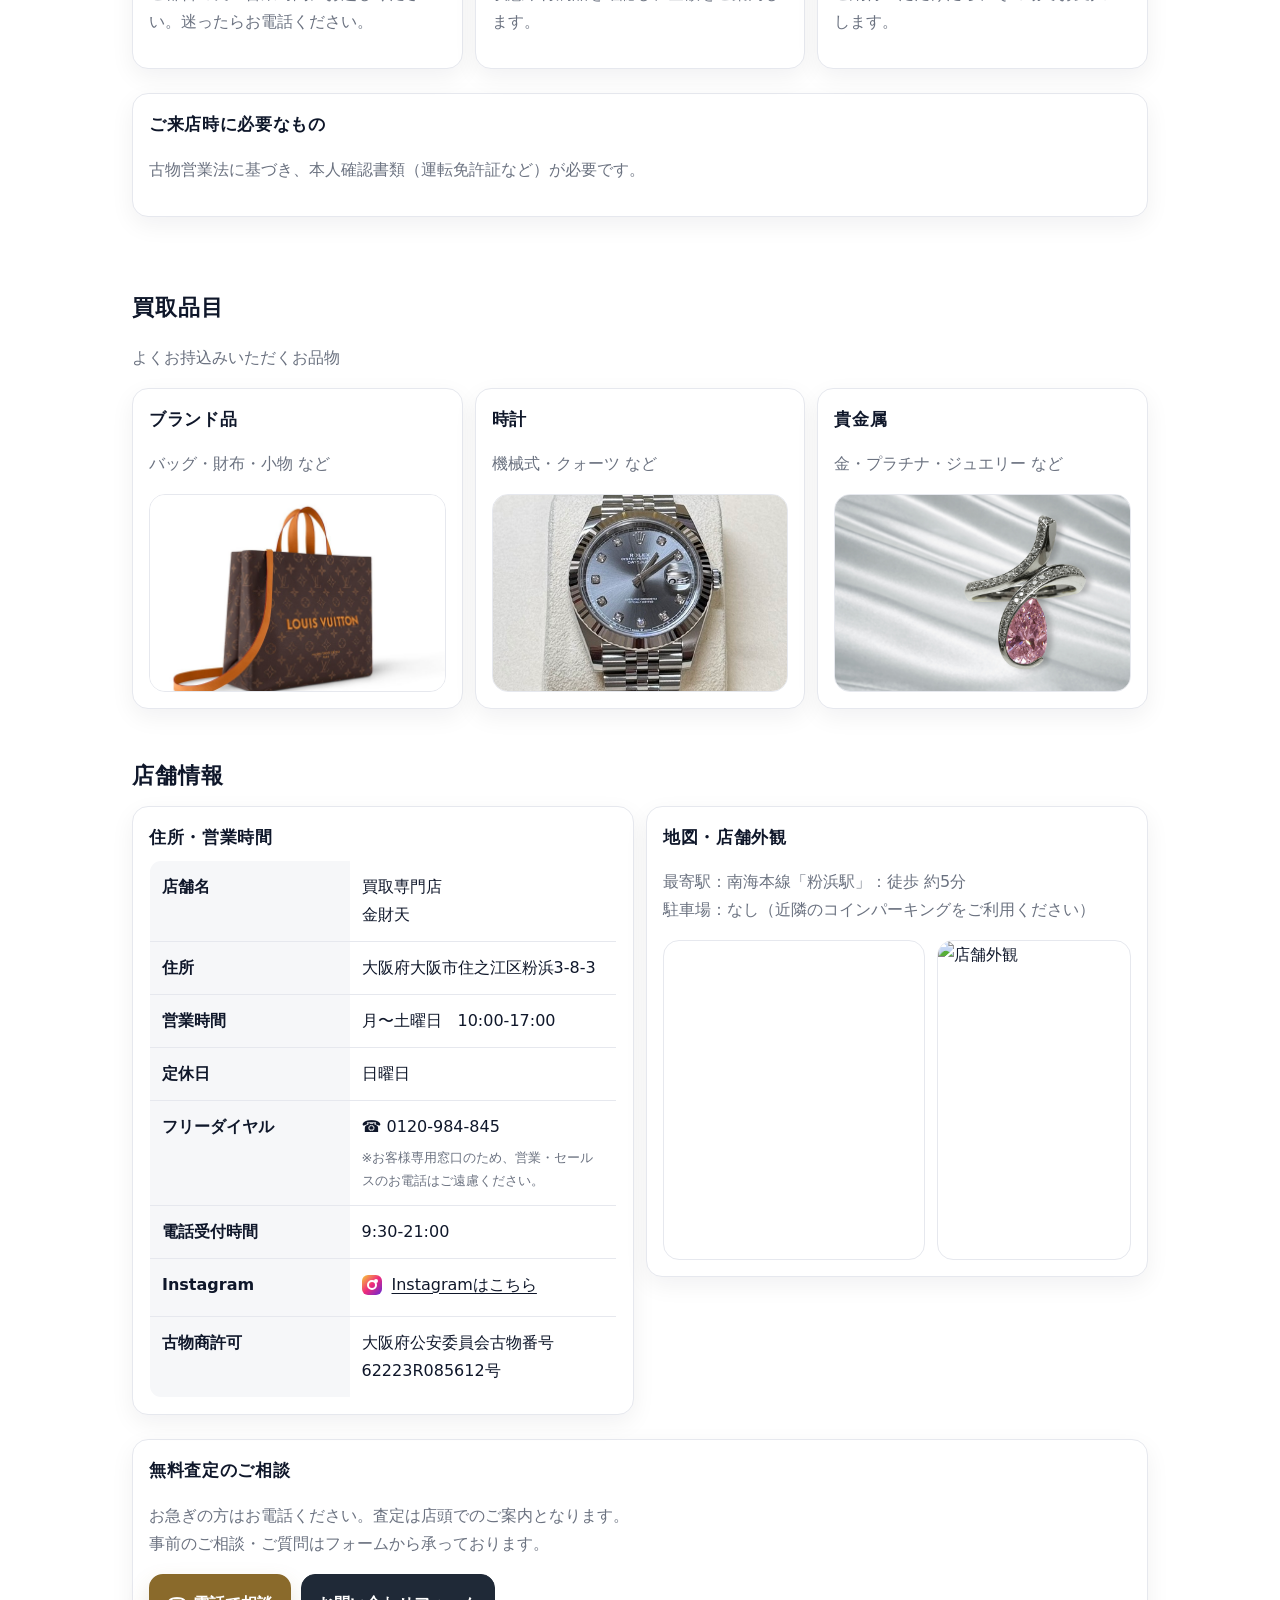
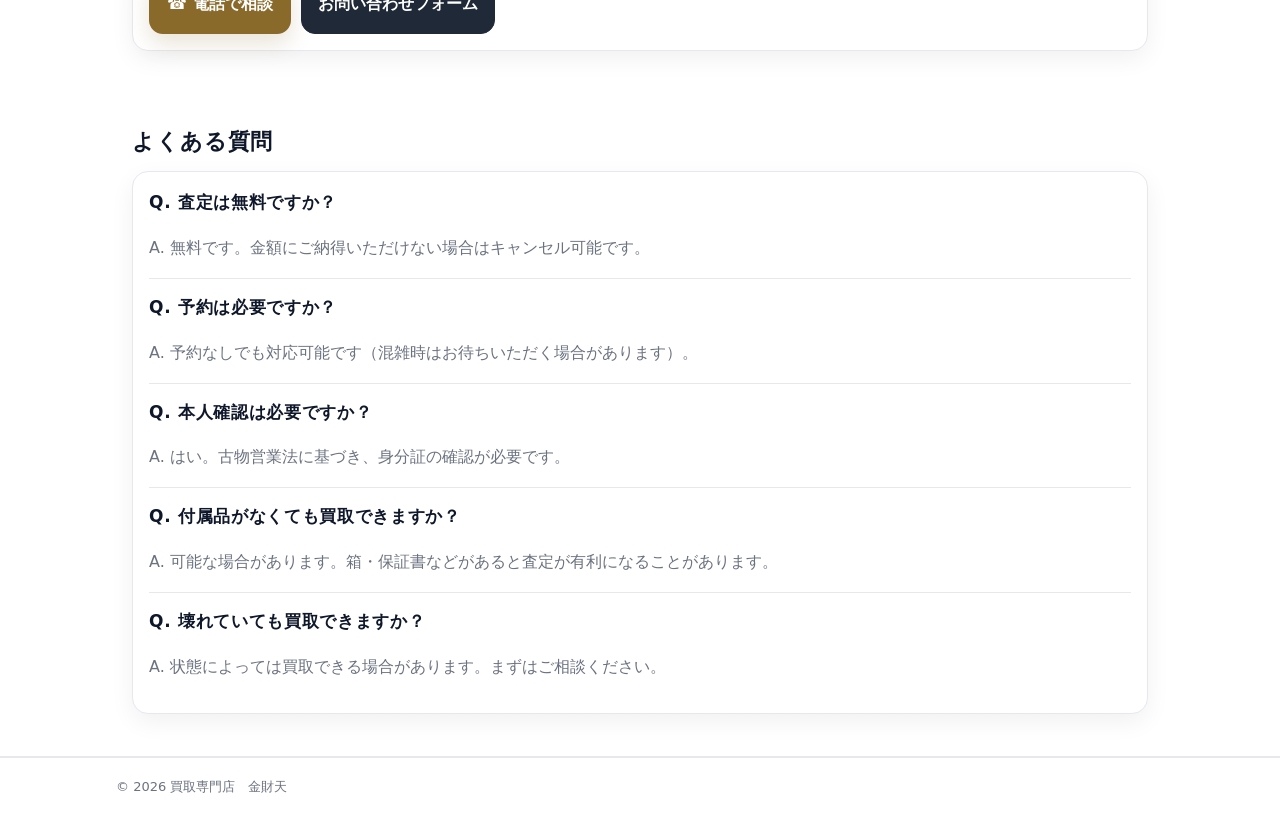
==== commit 5ab6c00d: "Update index.html" ====
--- a/index.html
+++ b/index.html
@@ -107,9 +107,16 @@
             無駄な買取強引な交渉しません
         </p>
 
-        <div class="hero-media">
+        <!-- <div class="hero-media">
          <img src="./img/hero.jpg" alt="大阪市住之江区粉浜の買取専門店 金財天" loading="lazy" width="1200" height="675">
-        </div>
+        </div> -->
+
+        <div class="hero">
+          <div class="hero-bg">
+            <img src="./img/hero.jpg" alt="">
+          </div>
+          
+          <div class="container hero-inner">
 
         <div class="section">
           <div class="grid3">
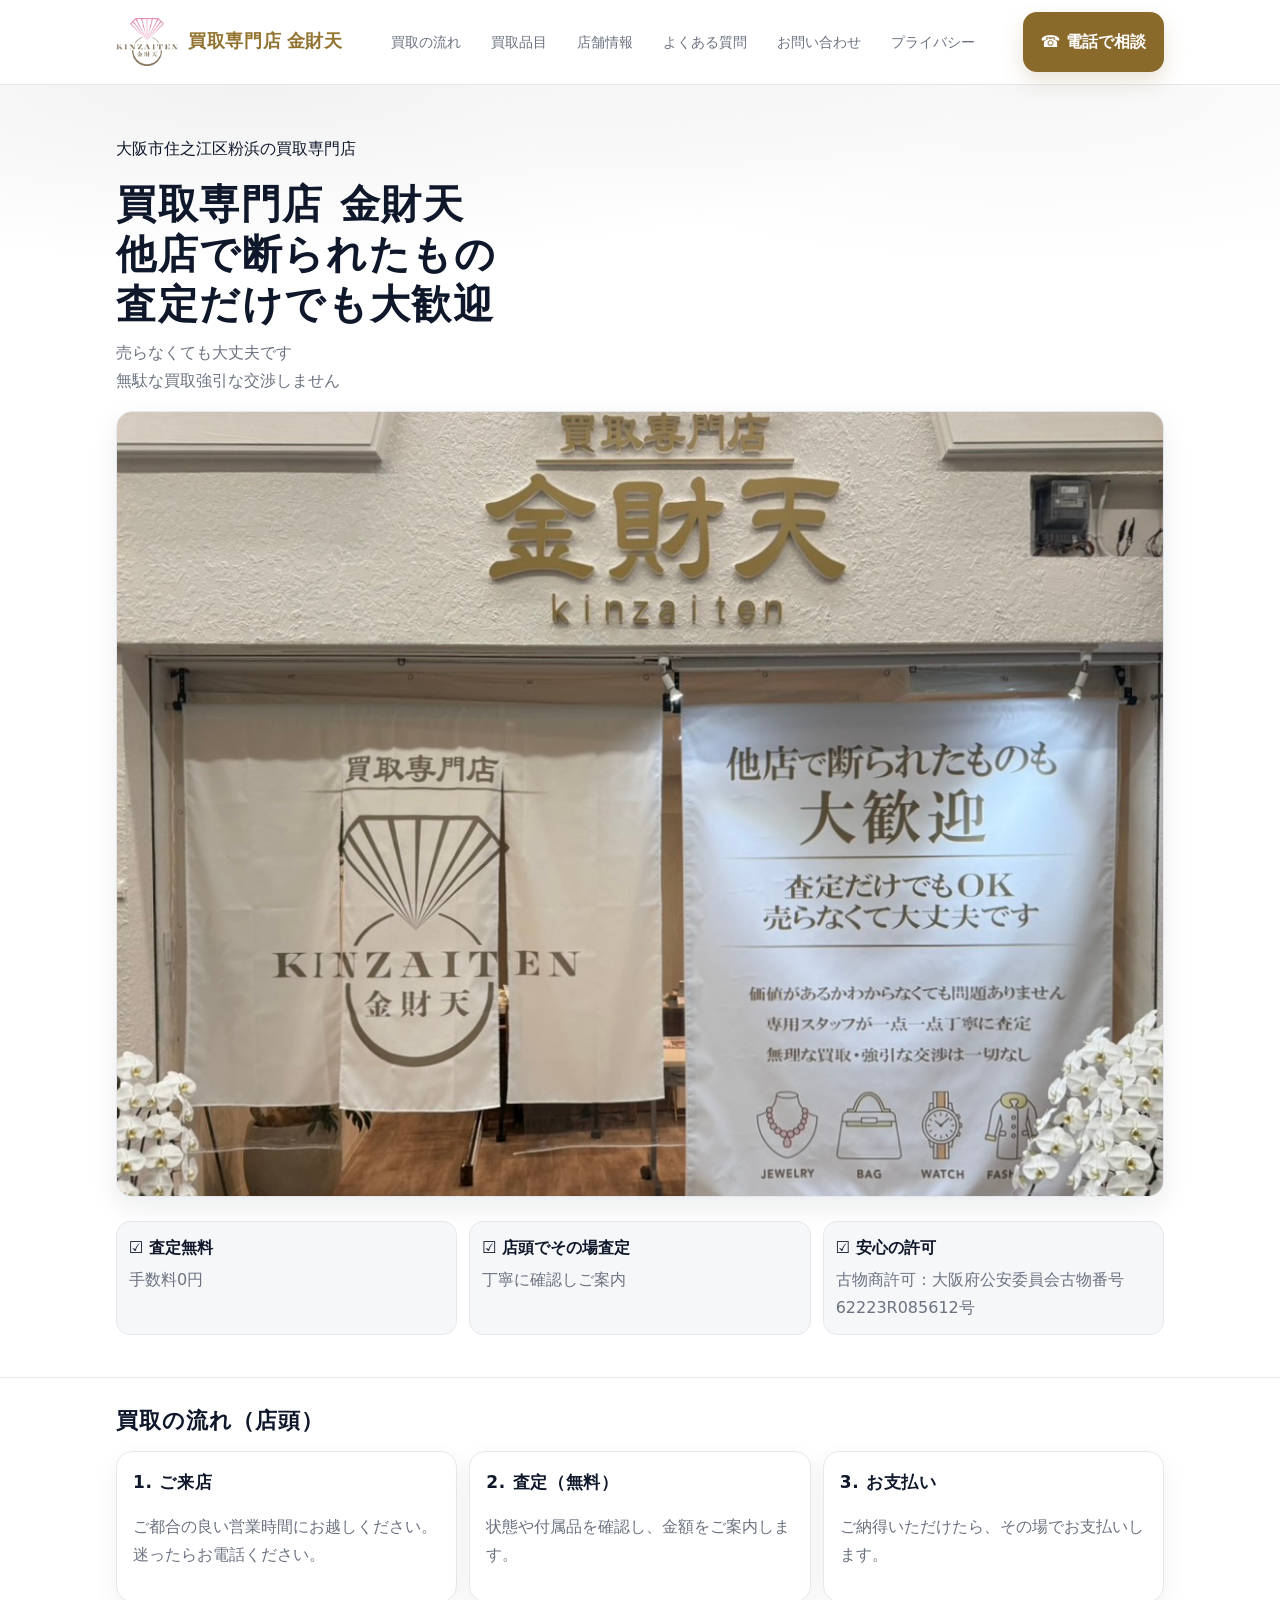
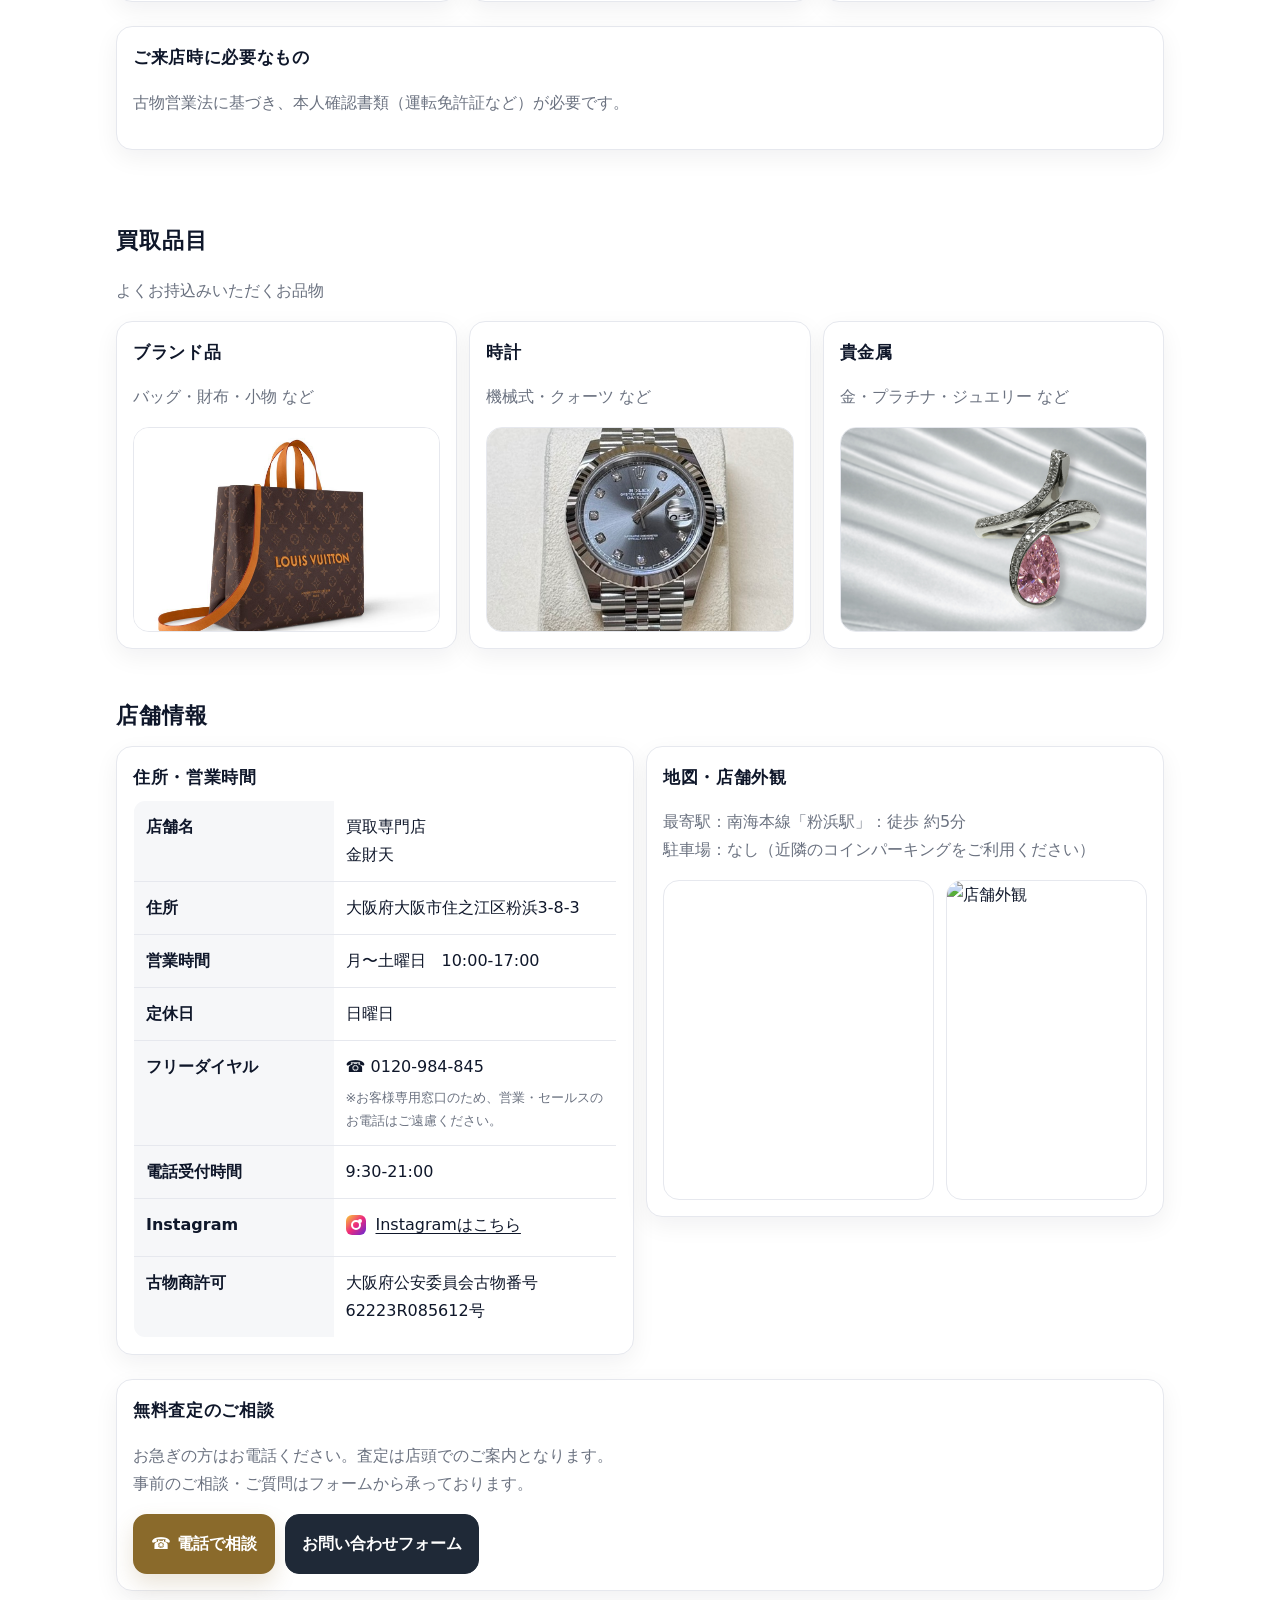
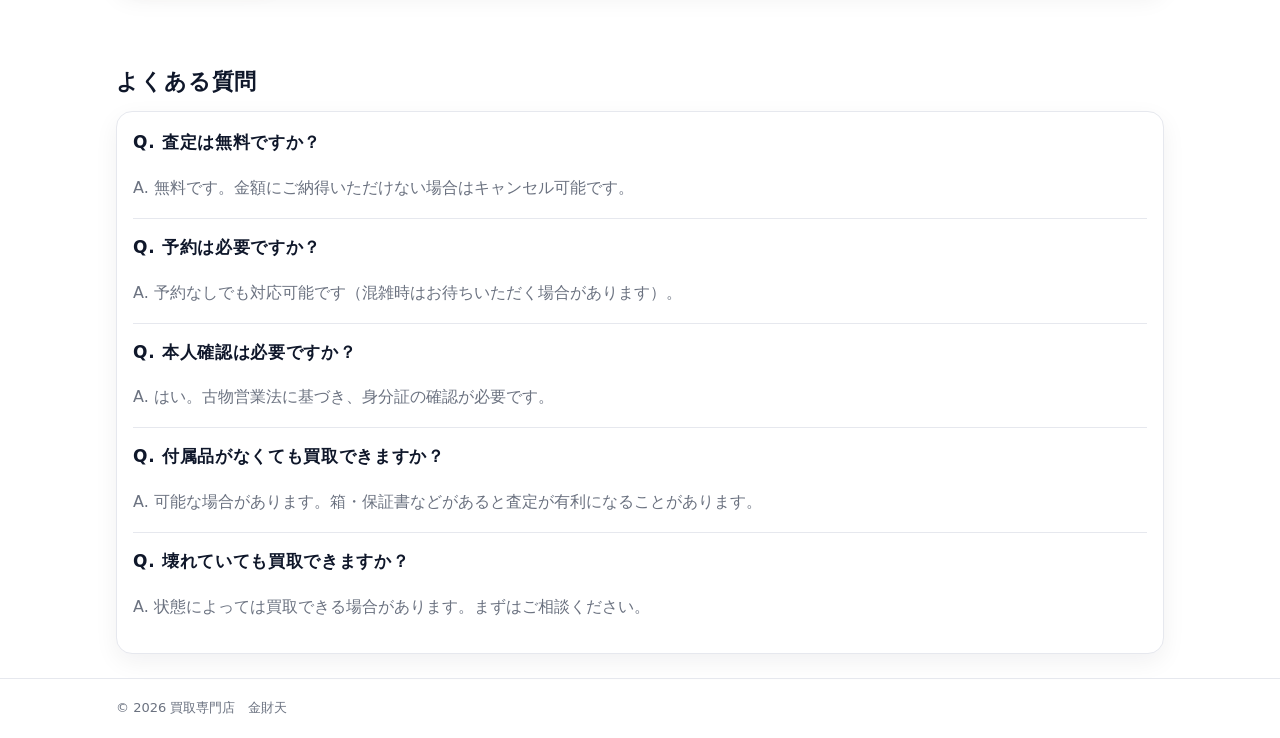
==== commit 085c70ff: "Update index.html" ====
--- a/index.html
+++ b/index.html
@@ -107,16 +107,9 @@
             無駄な買取強引な交渉しません
         </p>
 
-        <!-- <div class="hero-media">
+        <div class="hero-media">
          <img src="./img/hero.jpg" alt="大阪市住之江区粉浜の買取専門店 金財天" loading="lazy" width="1200" height="675">
-        </div> -->
-
-        <div class="hero">
-          <div class="hero-bg">
-            <img src="./img/hero.jpg" alt="">
-          </div>
-          
-          <div class="container hero-inner">
+        </div>
 
         <div class="section">
           <div class="grid3">
--- a/css/style.css
+++ b/css/style.css
@@ -302,7 +302,7 @@
   overflow:hidden;
   border:1px solid var(--line);
   background:#fff;
-}
+} 
 
 .hero-media{
   margin-top:14px;
